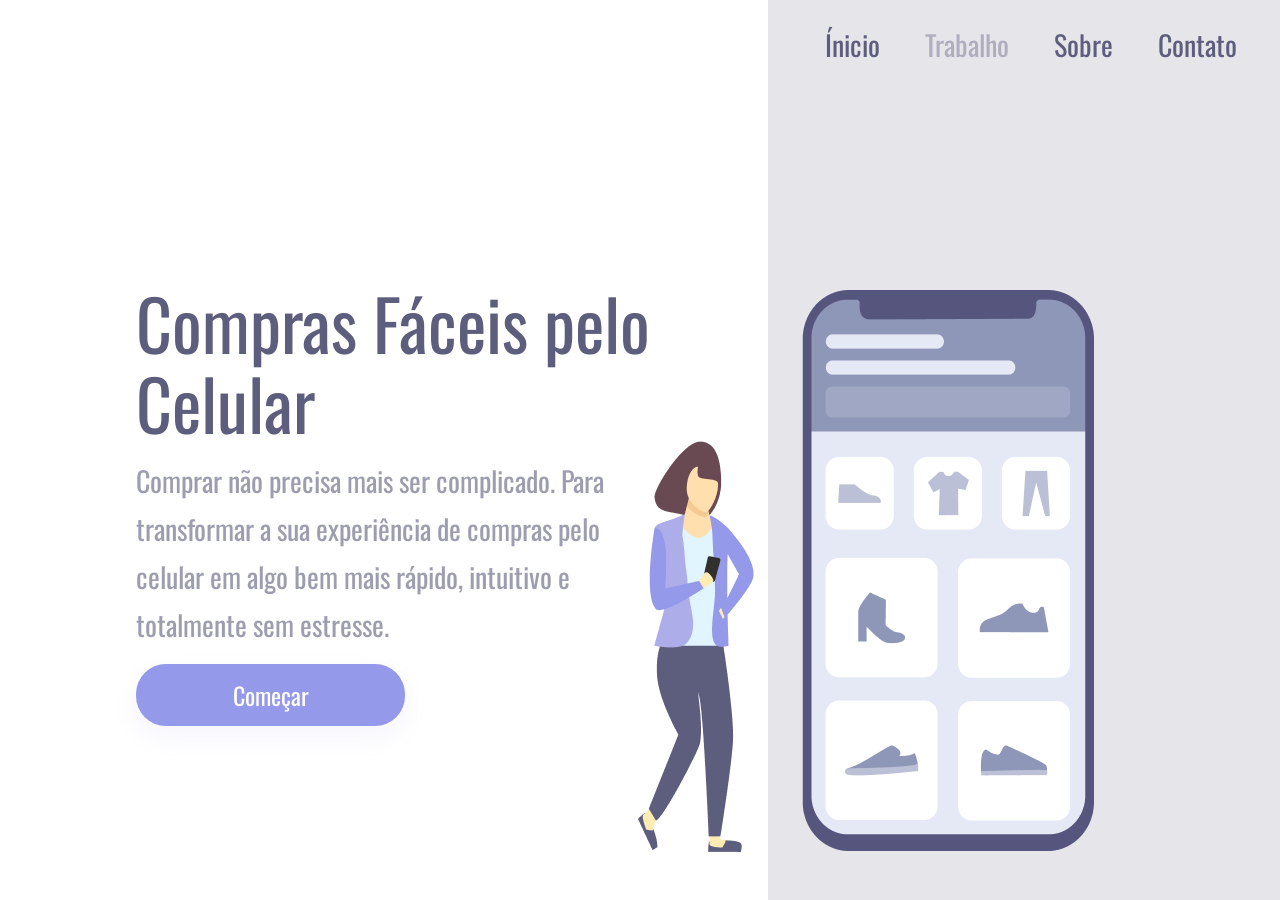
==== index.html @ b1f546ff "alteração do paragrafo no index.html" ====
<!DOCTYPE html>
<html lang="pt-BR">
<head>
    <meta charset="UTF-8">
    <meta name="viewport" content="width=device-width, initial-scale=1.0">
    <link rel="stylesheet" href="./style.css">
    <link rel="preconnect" href="https://fonts.googleapis.com">
    <link rel="preconnect" href="https://fonts.gstatic.com" crossorigin>
    <link href="https://fonts.googleapis.com/css2?family=Oswald:wght@200..700&display=swap" rel="stylesheet">
    <title>Projeto CSS</title>
</head>
<body>
    <div class="container">
        <section class="container-left">
            <h1>Compras Fáceis pelo Celular</h1>
            <p>Comprar não precisa mais ser complicado. Para transformar a sua experiência de compras pelo celular em algo bem mais rápido, intuitivo e totalmente sem estresse.</p>
            <button>Começar</button>
        </section>
        <section class="container-right">
            <header>
                <a>Ínicio</a>
                <a class="cor-diferente">Trabalho</a>
                <a>Sobre</a>
                <a>Contato</a>
                </header>
        <img src="./img/Illustration-3.png" alt="logo-image">


        </section>
    </div>



    
</body>
</html>
---- style.css ----
* {
    margin: 0;
    padding: 0;
    box-sizing: border-box;
    font-family: "Oswald", sans-serif;
    color: #5d5d7d;
    font-weight: 400;
}

.container {
    height: 100vh;
    width: 100vw;
}

.container-left {
    display: inline-block;
    width: 60%;
    margin-top: 22%;
    padding-left: 136px;

}

.container-right {
    display: inline-block;
    background-color: rgba(93,93,125,0.16);
    height: 100vh;
    width: 40%;
    position: absolute;



}

img {
    position: relative;
    top: 25%;
    right: 130px;


}

h1 {
    font-size: 70px;
    line-height: 80px;
}

p {
    width: 500px;
    font-size: 28px;
    line-height: 48px;
    opacity: 0.6;
    margin: 15px 0px;
}

button {
    width: 269px;
    height: 62px;
    font-size: 24px;
    line-height: 36px;
    text-align: center;
    color: #ffffff;
    background: #9499ea;
    border: none;
    border-radius: 30px;
    cursor: pointer;
    box-shadow: 0px 10px 24px rgba(148, 153, 234, 0.0979959);

}

button:hover {
    opacity: 0.7;


}

button:active {
    opacity: 0.5;


}

a {
    font-size: 28px;
    line-height: 41px;
    color: #5d5d7d;
    margin-right: 41px;
    cursor: pointer;

}

.cor-diferente {
    opacity: 40%;


}

a:hover {
    opacity: 0.4;

}

a:active {
    opacity: 0.8;

}

header {
    margin: 24px 0 0 57px

}

@media screen and (max-width: 1245px){
    .container-left {
        width: 100%;
        height: 50%;
        padding: 0;
        margin: 0;

    }

    .container-right {
        display: block;
        height: auto;
        width: 100%;
        position: static;
        margin-top: 30px;
        padding: 40px;


    }

    img {
        position: static;



    }

    header {
        display: none;
    }

    h1 {
        font-size: 36px;
        line-height: 52px;
        width: auto;
        margin: 58px 50px 0 50px;
        text-align: center;


    }

    p {
       margin: 15px 40px; 
       width: auto;
       text-align: center;
       font-weight: 14px;
       line-height: 35px;


    }

    button {
        margin: 0 auto;
        display: block;



    }

    img {
        max-width: 90%;


    }


    

    
    
}
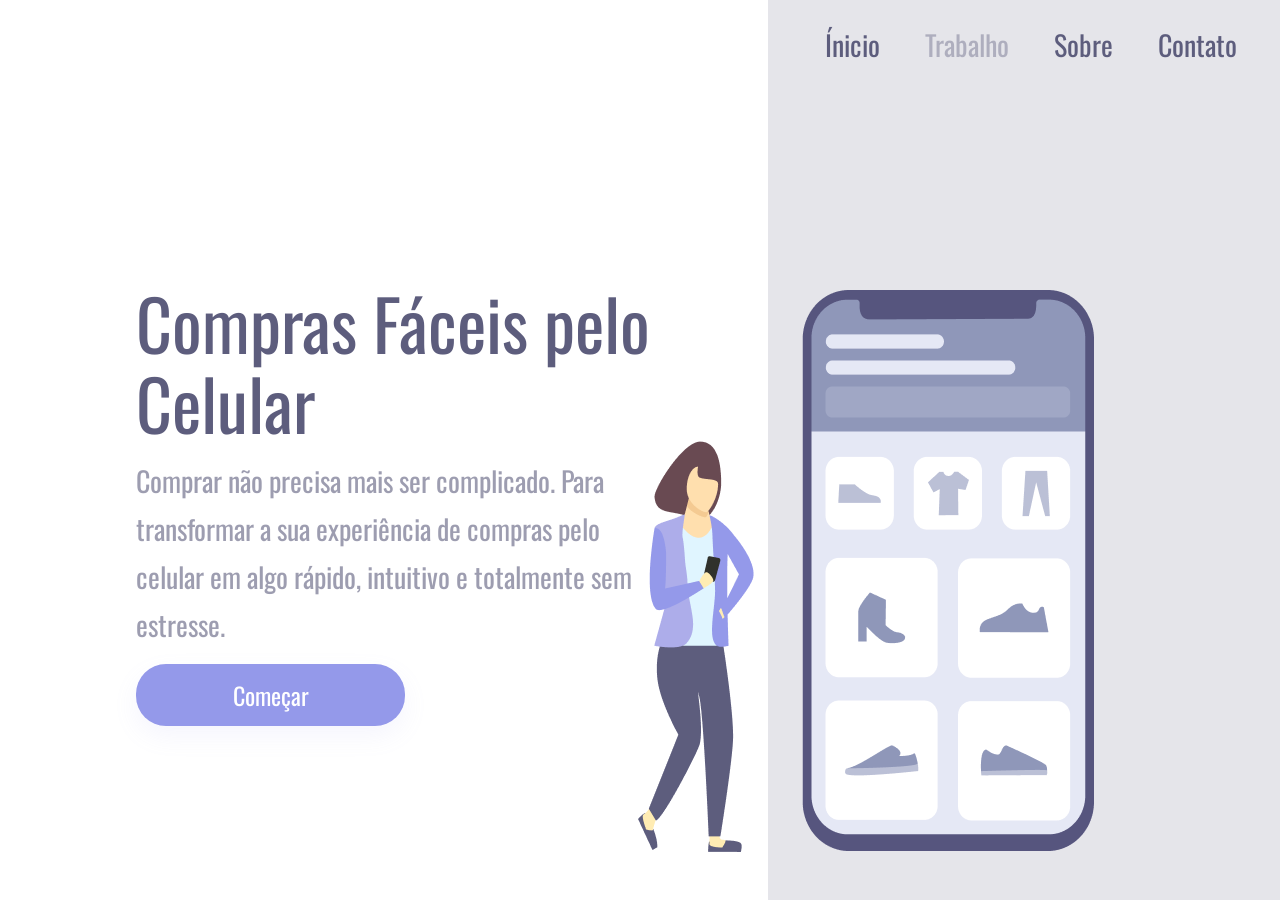
==== commit 71f839db: "Alteração no opacity e no paragrafo" ====
--- a/index.html
+++ b/index.html
@@ -13,7 +13,7 @@
     <div class="container">
         <section class="container-left">
             <h1>Compras Fáceis pelo Celular</h1>
-            <p>Comprar não precisa mais ser complicado. Para transformar a sua experiência de compras pelo celular em algo bem mais rápido, intuitivo e totalmente sem estresse.</p>
+            <p>Comprar não precisa mais ser complicado. Para transformar a sua experiência de compras pelo celular em algo rápido, intuitivo e totalmente sem estresse.</p>
             <button>Começar</button>
         </section>
         <section class="container-right">
--- a/style.css
+++ b/style.css
@@ -68,7 +68,7 @@
 }
 
 button:hover {
-    opacity: 0.7;
+    opacity: 0.8;
 
 
 }
